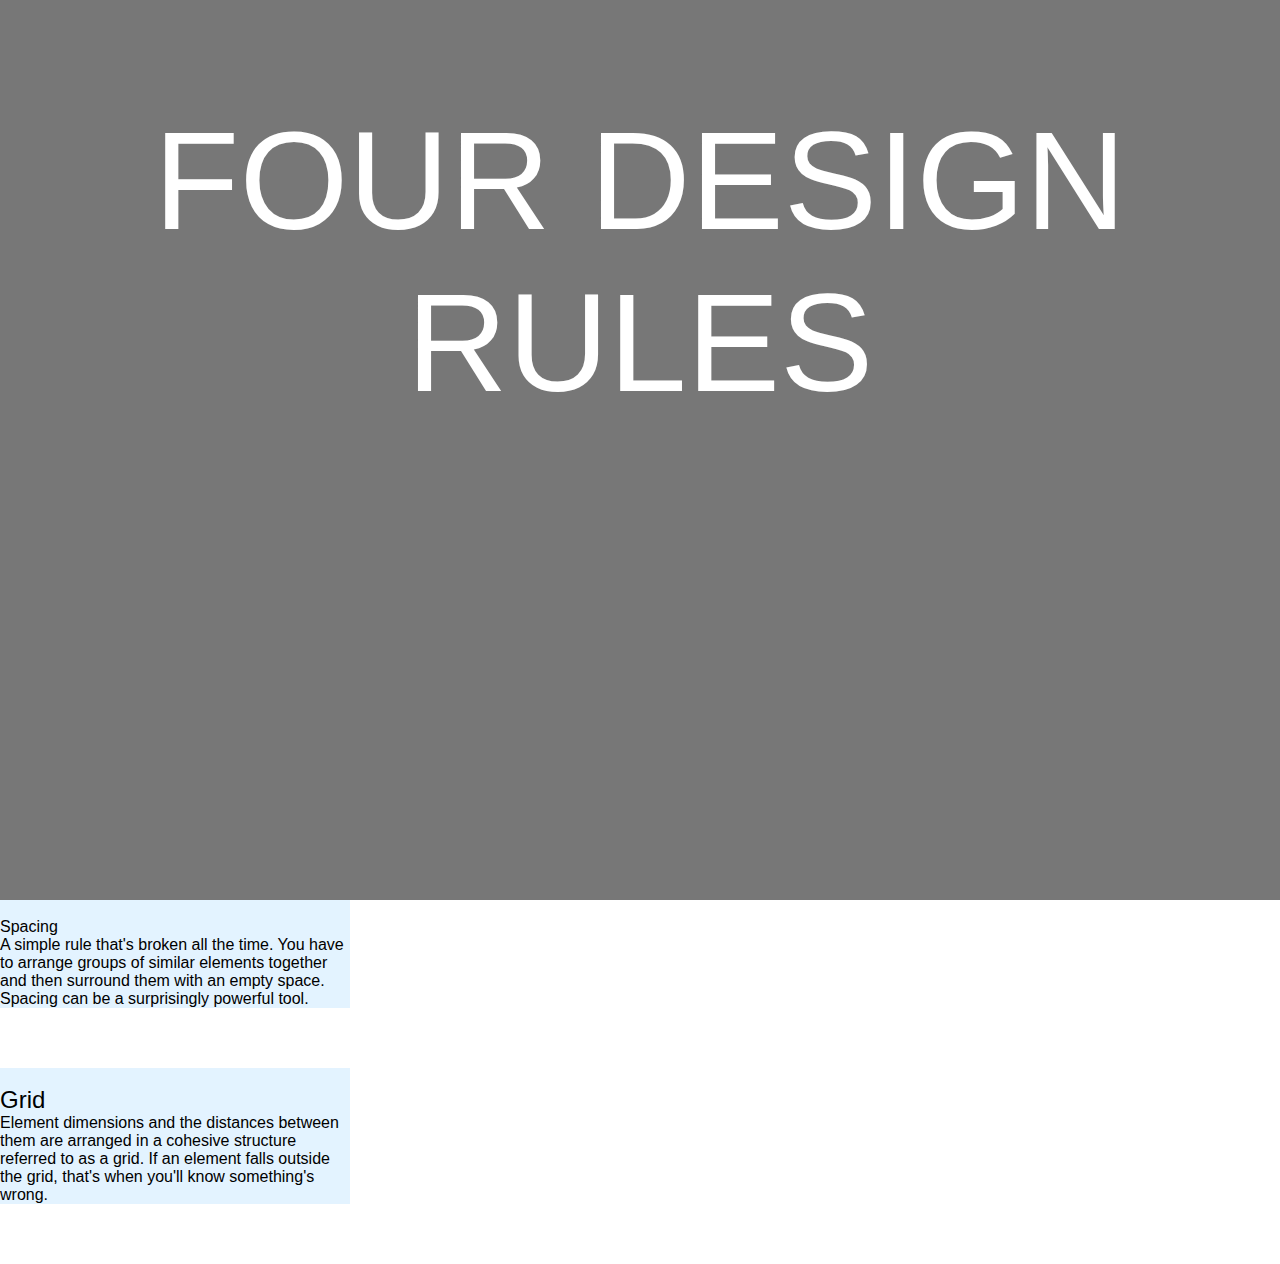
==== four_design_rules.html @ 2ff47cc4 "added new pages" ====
<!DOCTYPE html>
<html>
<head>
  <meta charset="UTF-8">
  <title>Four design rules</title>
  <link rel="stylesheet" href="four_design_rules.css">
  <link rel="icon" type="image" href="https://code.s3.yandex.net/web-code/rules-favicon.ico">
</head>
<body>
    <header>
        
        <div class="overlay">
          <h1>Four design rules</h1>
        </div>
    </header>
    <section>
      <div class="card">
        <img class="card-image" src="https://pictures.s3.yandex.net/frontend-developer/free-course/card-1.jpg" alt="">
        <h3>Spacing</h3>
        <p>A simple rule that's broken all the time. You have to arrange groups of similar elements together and then surround them with an empty space. Spacing can be a surprisingly powerful tool.</p>
      </div>
      <div class="card">
        <img class="card-image" src="https://pictures.s3.yandex.net/frontend-developer/free-course/card-2.jpg" alt="">
        <h3 class="card-title">Grid</h3>
        <p class="card-text">Element dimensions and the distances between them are arranged in a cohesive structure referred to as a grid. If an element falls outside the grid, that's when you'll know something's wrong.</p>
      </div>
    </section>
</body>
</html>
---- four_design_rules.css ----
body, h1, h2, h3, h4, p, a {
    margin: 0;
    font-size: 100%;
    font-weight: normal;
  }
  
  body {
    font-family: 'Inter', sans-serif;
  }
  
  header {
    height: 100vh;
    background-color: #eee;
    background-image: url(https://pictures.s3.yandex.net/frontend-developer/free-course/cover.jpg);
    background-size: cover;
    background-position: center;
    text-align: center;
  }
  
  h1 {
    font-size: 140px;
    color: white;
    text-transform: uppercase;
    font-weight: 500;
    padding-top: 100px;
  }
  
  .overlay {
    width: 100%;
    height: 100%;
    background-color: rgba(0, 0, 0, .5);
  }
  
  .card {
    width: 350px;
    background-color: #e3f3ff;
    margin-bottom: 60px;
    }
  
  .card-title {
    font-size: 24px;
    font-weight: 500;
  }
  
  .card-text {
    font-size: 16px;
  }

  .card-image {
    width: 100%;
  }
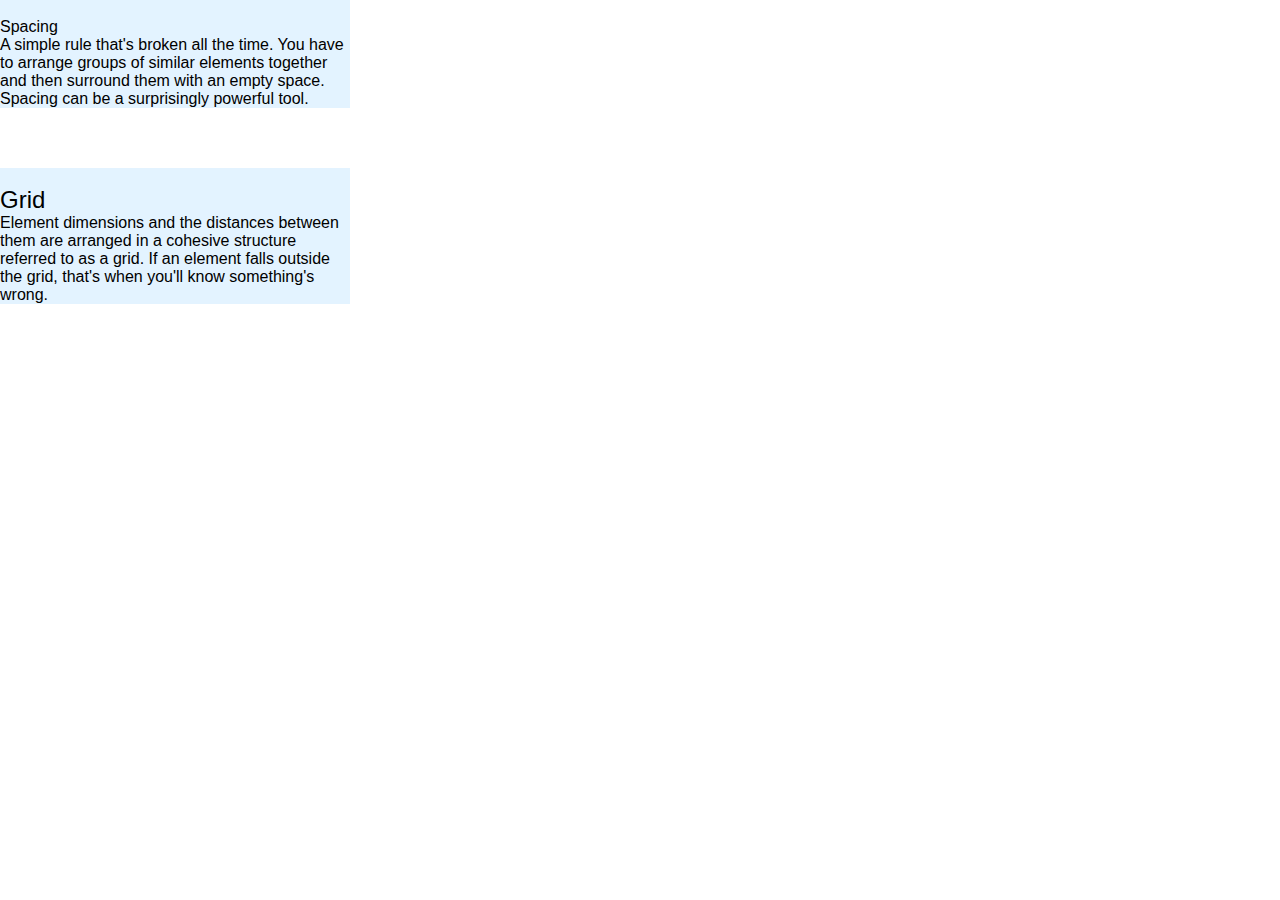
==== commit 960326c3: "comment" ====
--- a/four_design_rules.html
+++ b/four_design_rules.html
@@ -7,12 +7,12 @@
   <link rel="icon" type="image" href="https://code.s3.yandex.net/web-code/rules-favicon.ico">
 </head>
 <body>
-    <header>
+    <!-- <header>
         
         <div class="overlay">
           <h1>Four design rules</h1>
         </div>
-    </header>
+    </header> -->
     <section>
       <div class="card">
         <img class="card-image" src="https://pictures.s3.yandex.net/frontend-developer/free-course/card-1.jpg" alt="">
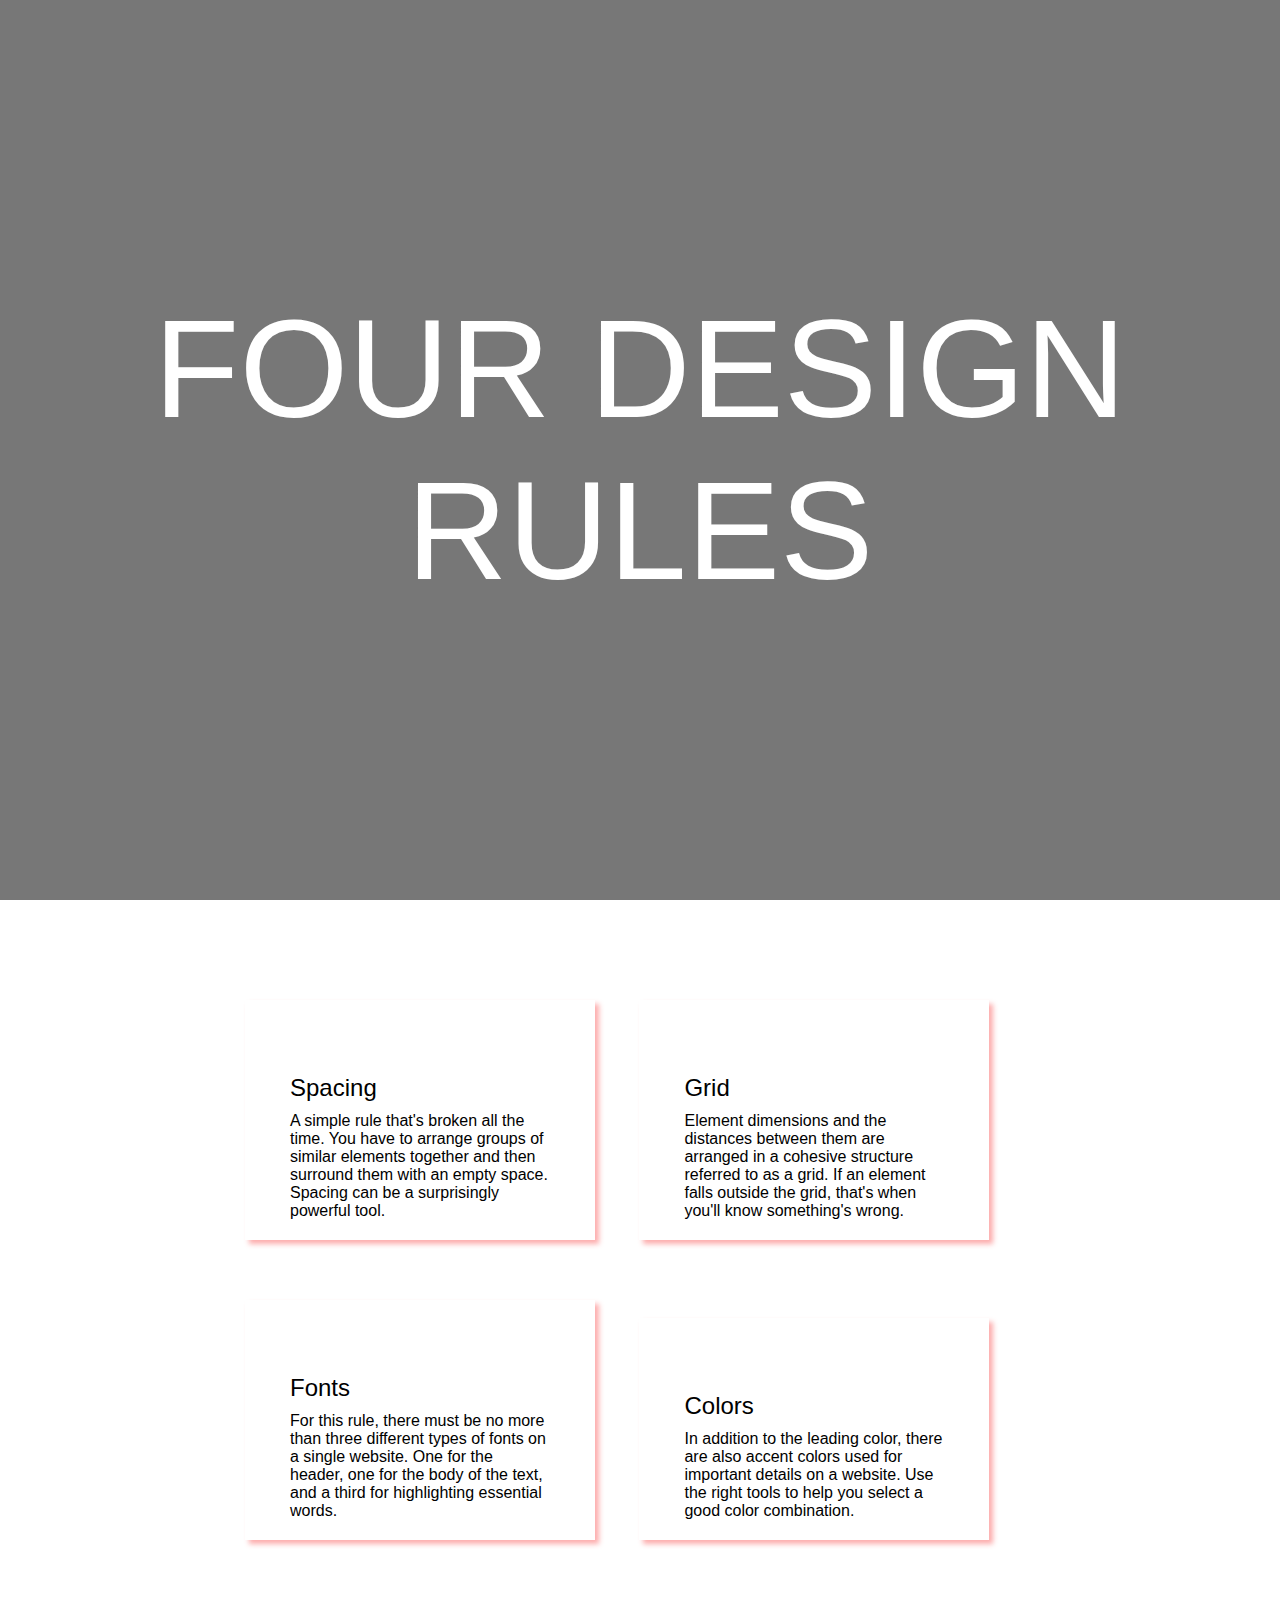
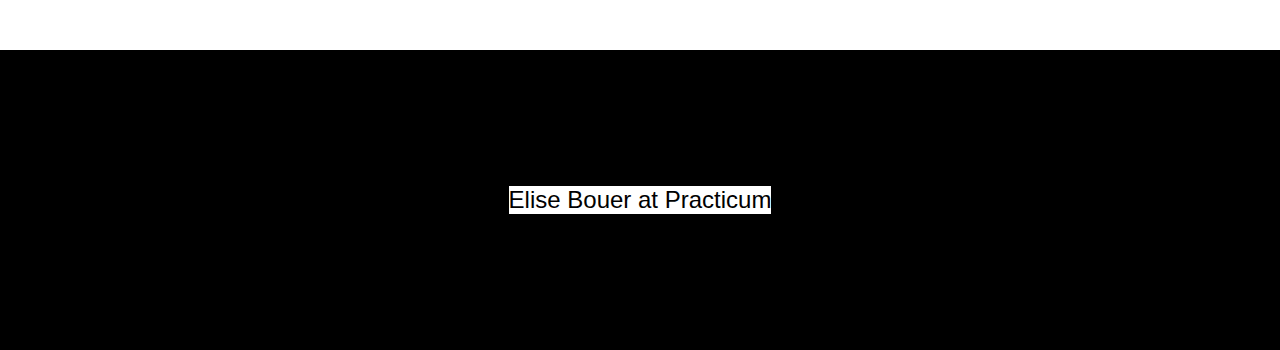
==== commit 41b3472f: "added new lines" ====
--- a/four_design_rules.html
+++ b/four_design_rules.html
@@ -7,23 +7,35 @@
   <link rel="icon" type="image" href="https://code.s3.yandex.net/web-code/rules-favicon.ico">
 </head>
 <body>
-    <!-- <header>
-        
-        <div class="overlay">
-          <h1>Four design rules</h1>
-        </div>
-    </header> -->
-    <section>
+    <header class="header">        
+      <div class="overlay">
+        <h1 class="header-title">Four design rules</h1>
+      </div>
+    </header>
+    <section class="content">
       <div class="card">
         <img class="card-image" src="https://pictures.s3.yandex.net/frontend-developer/free-course/card-1.jpg" alt="">
-        <h3>Spacing</h3>
+        <h3 class="card-title">Spacing</h3>
         <p>A simple rule that's broken all the time. You have to arrange groups of similar elements together and then surround them with an empty space. Spacing can be a surprisingly powerful tool.</p>
       </div>
       <div class="card">
-        <img class="card-image" src="https://pictures.s3.yandex.net/frontend-developer/free-course/card-2.jpg" alt="">
+        <img class="card-image no-right-margin" src="https://pictures.s3.yandex.net/frontend-developer/free-course/card-2.jpg" alt="">
         <h3 class="card-title">Grid</h3>
         <p class="card-text">Element dimensions and the distances between them are arranged in a cohesive structure referred to as a grid. If an element falls outside the grid, that's when you'll know something's wrong.</p>
       </div>
+      <div class="card">
+        <img class="card-image" src="https://pictures.s3.yandex.net/frontend-developer/free-course/card-3.jpg" alt="">
+        <h3 class="card-title">Fonts</h3>
+        <p class="card-text">For this rule, there must be no more than three different types of fonts on a single website. One for the header, one for the body of the text, and a third for highlighting essential words.</p>
+      </div>
+      <div class="card no-right-margin">
+        <img class="card-image" src="https://pictures.s3.yandex.net/frontend-developer/free-course/card-4.jpg" alt="">
+        <h3 class="card-title">Colors</h3>
+        <p class="card-text">In addition to the leading color, there are also accent colors used for important details on a website. Use the right tools to help you select a good color combination.</p>
+      </div>
     </section>
+    <footer class="footer">
+      <h4 class="footer-author">Elise Bouer at Practicum</h4>
+    </footer>
 </body>
 </html>
--- a/four_design_rules.css
+++ b/four_design_rules.css
@@ -1,51 +1,83 @@
 body, h1, h2, h3, h4, p, a {
-    margin: 0;
-    font-size: 100%;
-    font-weight: normal;
-  }
-  
-  body {
-    font-family: 'Inter', sans-serif;
-  }
-  
-  header {
-    height: 100vh;
-    background-color: #eee;
-    background-image: url(https://pictures.s3.yandex.net/frontend-developer/free-course/cover.jpg);
-    background-size: cover;
-    background-position: center;
-    text-align: center;
-  }
-  
-  h1 {
-    font-size: 140px;
-    color: white;
-    text-transform: uppercase;
-    font-weight: 500;
-    padding-top: 100px;
-  }
-  
-  .overlay {
-    width: 100%;
-    height: 100%;
-    background-color: rgba(0, 0, 0, .5);
-  }
-  
-  .card {
-    width: 350px;
-    background-color: #e3f3ff;
-    margin-bottom: 60px;
-    }
-  
-  .card-title {
-    font-size: 24px;
-    font-weight: 500;
-  }
-  
-  .card-text {
-    font-size: 16px;
+  margin: 0;
+  font-size: 100%;
+  font-weight: normal;
+}
+
+* {
+  box-sizing: border-box;
+}
+
+body {
+  font-family: 'Inter', sans-serif;
+}
+
+.header {
+  height: 100vh;
+  background-color: #eee;
+  background-image: url(https://pictures.s3.yandex.net/frontend-developer/free-course/cover.jpg);
+  background-size: cover;
+  background-position: center;
+  text-align: center;
+}
+
+.header-title {
+  font-size: 140px;
+  color: white;
+  text-transform: uppercase;
+  font-weight: 500;
+  margin: auto;
+}
+
+.overlay {
+  width: 100%;
+  height: 100%;
+  background-color: rgba(0, 0, 0, .5);
+  display: flex;
+}
+
+.content {
+  /* font-size: 0; */
+  width: 790px;
+  margin: 100px auto 50px;
+}
+
+.card {
+  width: 350px;
+  margin-bottom: 60px;  
+  padding: 45px 45px 20px;
+  display: inline-block;
+  margin-right: 40px;
+  box-shadow: 4px 4px 5px rgba(250, 50, 50, .4);
   }
 
-  .card-image {
-    width: 100%;
-  }+.no-right-margin {
+  margin-right: 0;
+}
+
+.card-title {
+  font-size: 24px;
+  font-weight: 500;
+  margin-bottom: 10px;
+}
+
+.card-text {
+  font-size: 16px;
+}
+
+.card-image {
+  width: 100%;
+  margin-bottom: 25px;
+  }
+
+.footer {
+  height: 300px;  
+  background-color: #000;
+  display: flex;
+}
+
+.footer-author {
+  background-color: white;
+  font-size: 24px;
+  margin: auto;
+}
